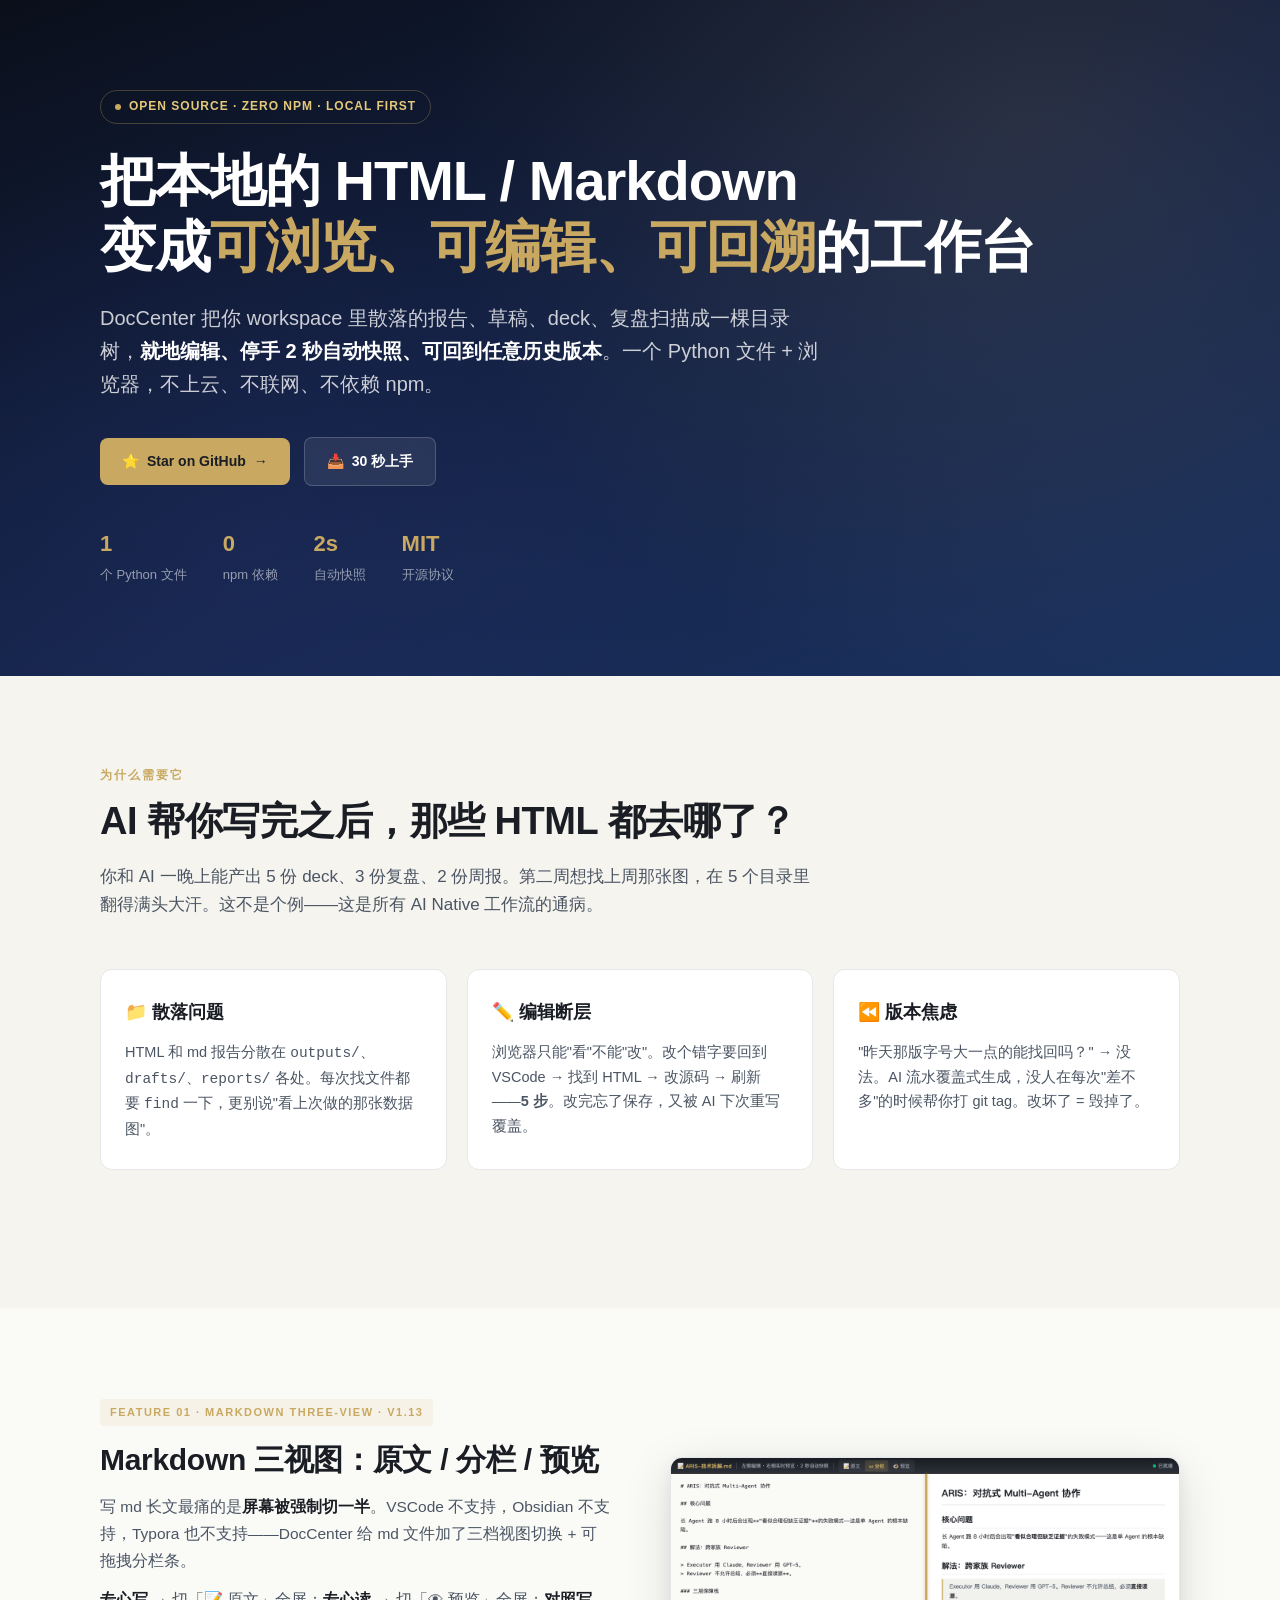
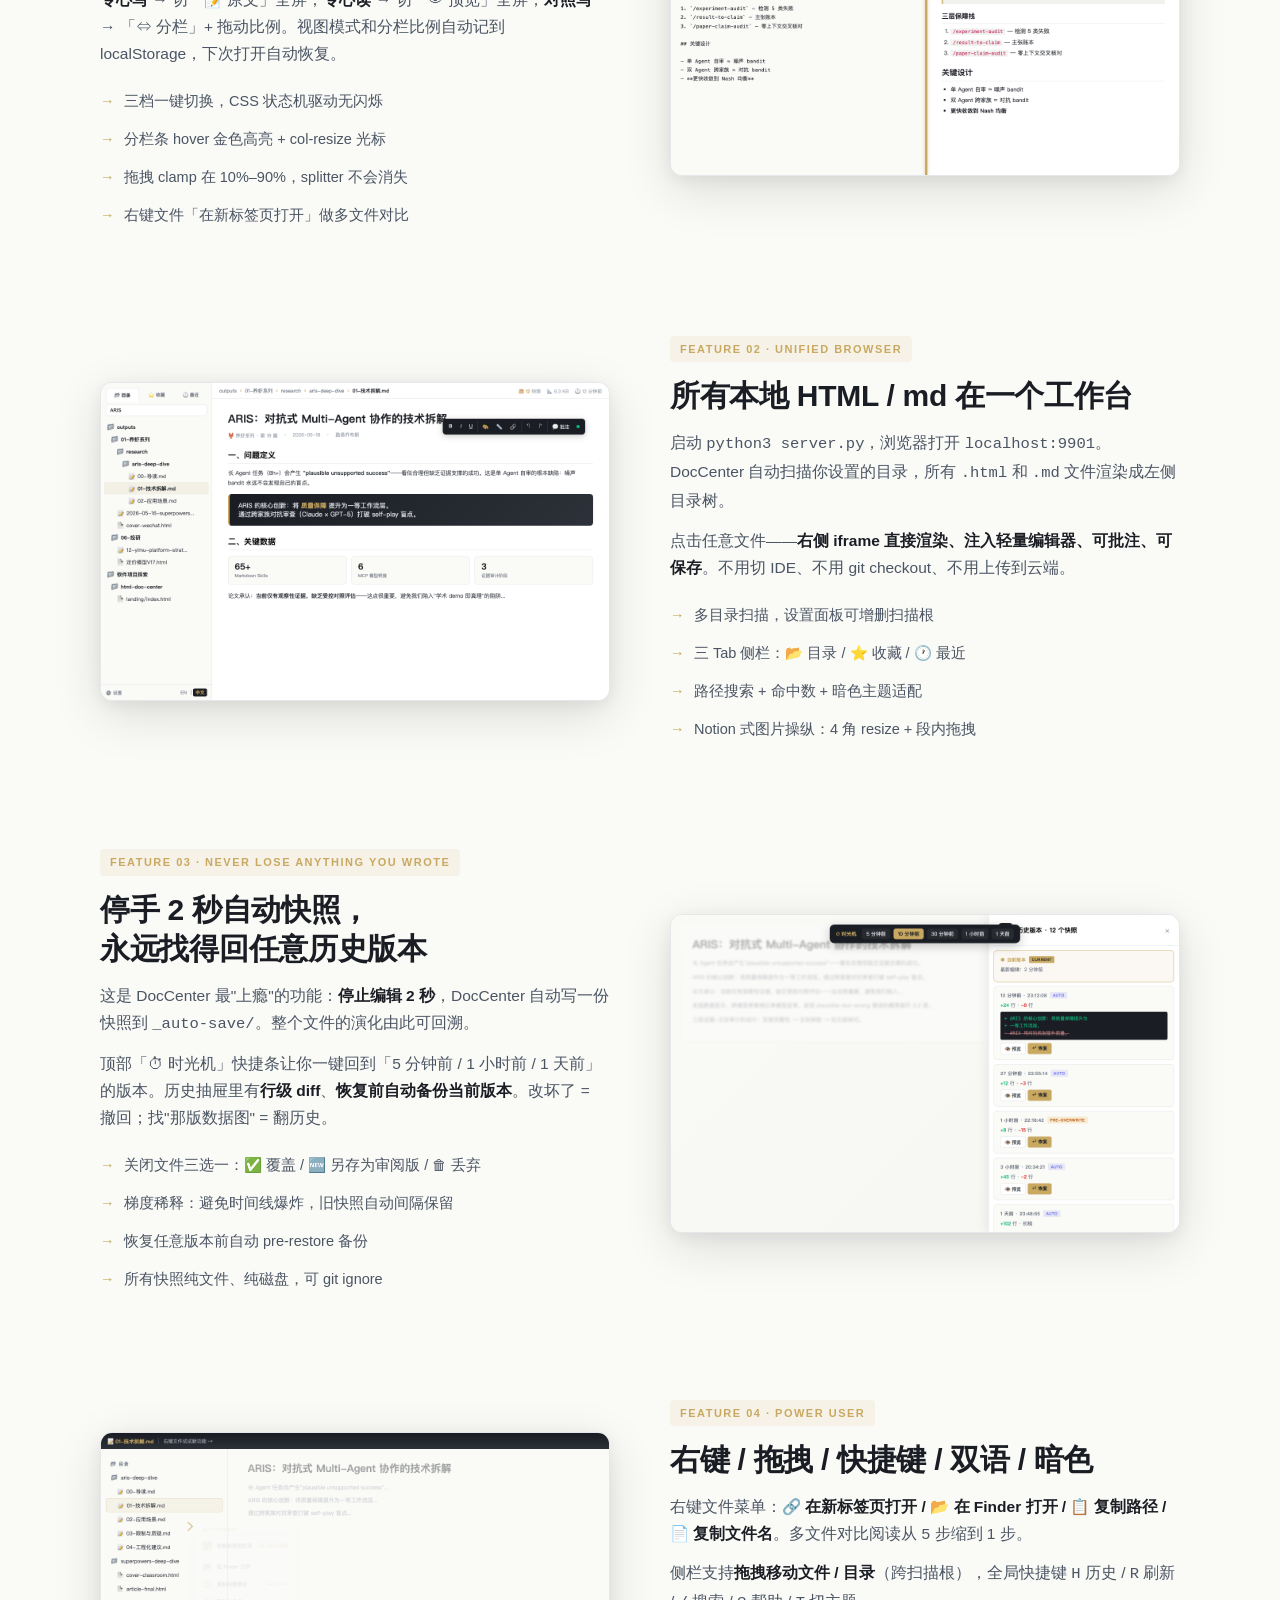
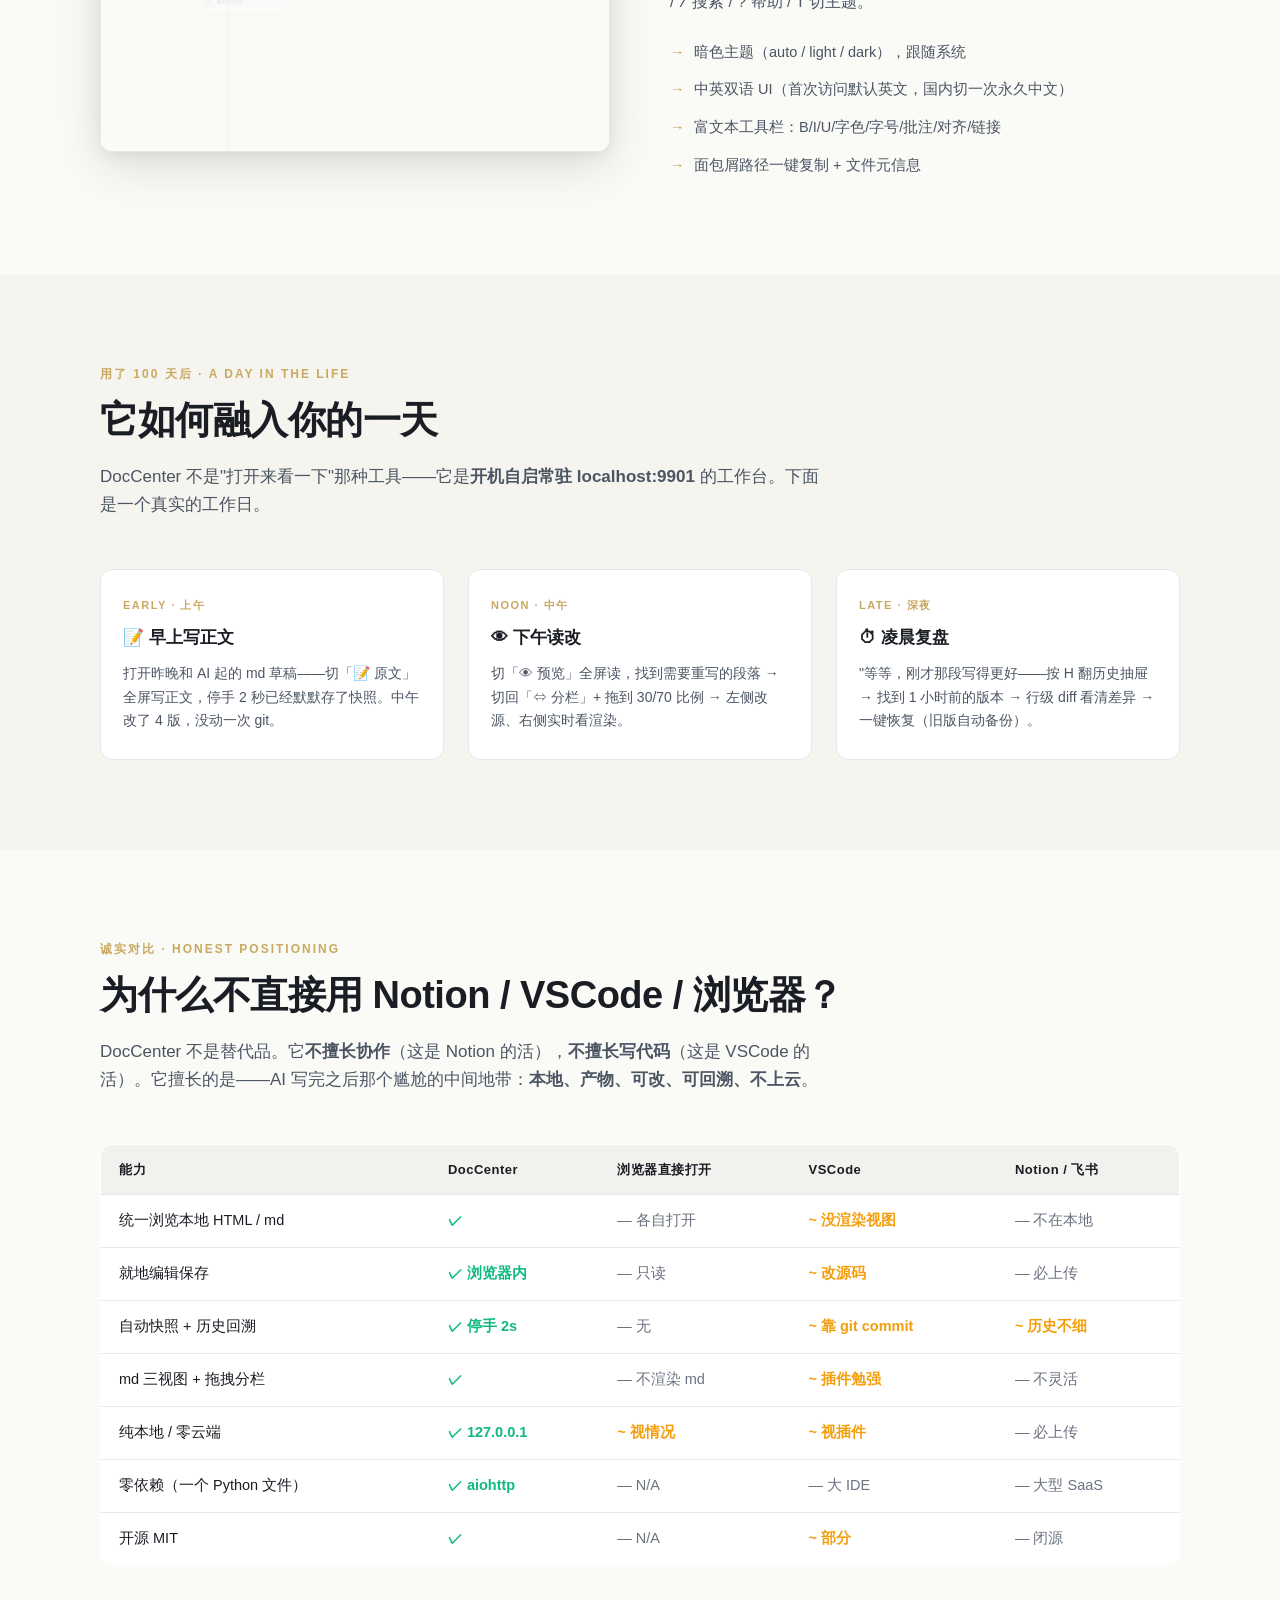
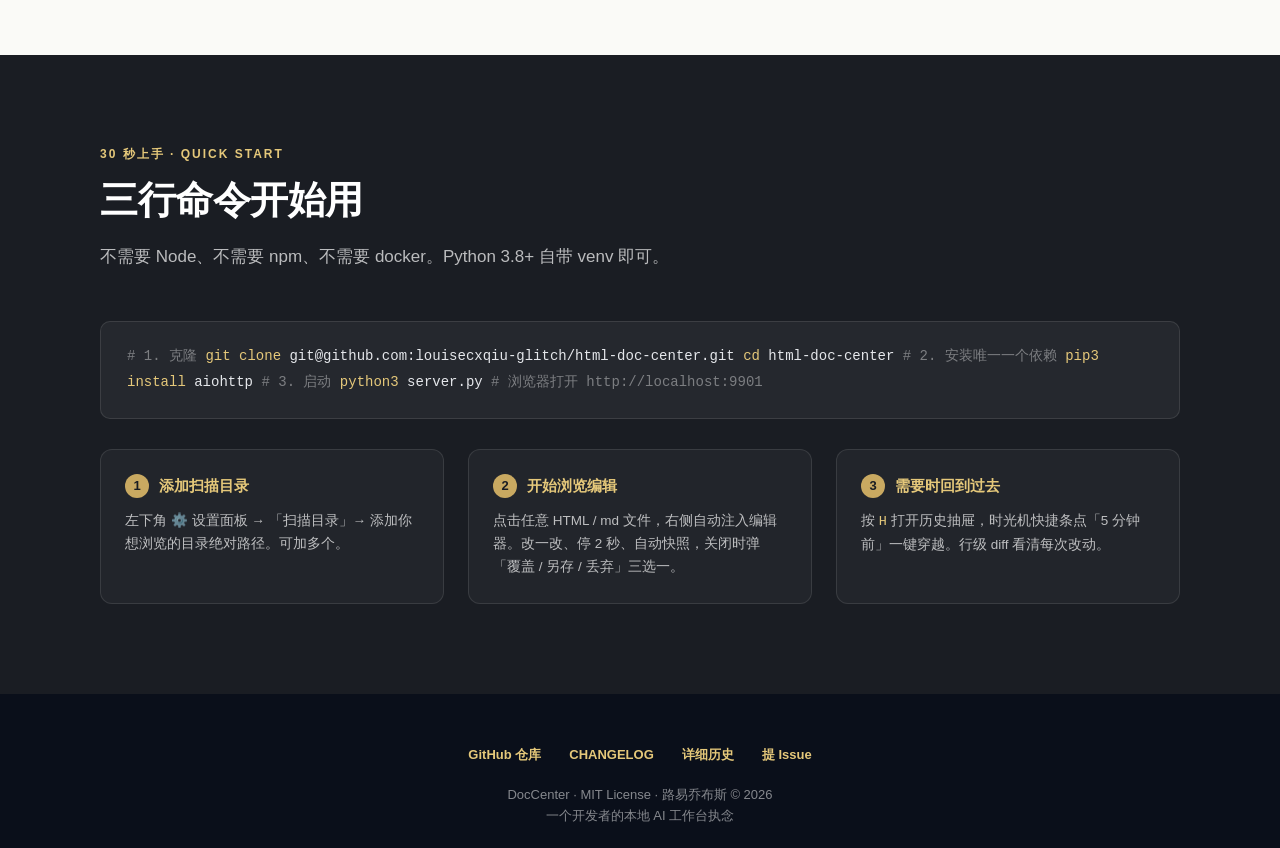
==== docs/landing/index.html @ 0d686d90 "docs(landing): add product landing page with programmatic screenshots - Hero with capability claim (" ====
<!DOCTYPE html>
<html lang="zh-CN">
<head>
<meta charset="UTF-8" />
<meta name="viewport" content="width=device-width, initial-scale=1.0" />
<title>DocCenter — Browse, edit, and time-travel through your local HTML/Markdown</title>
<style>
  :root {
    --ink: #1A1D23;
    --ink-2: #2D3139;
    --gold: #C9A961;
    --gold-soft: #E5C87A;
    --bg: #FAFAF7;
    --bg-muted: #F1F1ED;
    --bg-soft: #F5F4EE;
    --text-1: #1A1D23;
    --text-2: #4B5563;
    --text-3: #6B7280;
    --border: #E5E7EB;
    --green: #10B981;
    --amber: #F59E0B;
    --red: #DC2626;
    --font: -apple-system, BlinkMacSystemFont, "PingFang SC", "Helvetica Neue", sans-serif;
    --mono: "SF Mono", Menlo, Consolas, "Liberation Mono", monospace;
    --maxw: 1080px;
  }
  * { box-sizing: border-box; }
  html, body { margin: 0; padding: 0; font-family: var(--font); color: var(--text-1); background: var(--bg); line-height: 1.65; -webkit-font-smoothing: antialiased; }

  /* ====== Hero ====== */
  .hero {
    background: linear-gradient(160deg, #0a0f1a 0%, #132042 45%, #1a3260 100%);
    color: #fff;
    padding: 90px 24px 90px;
    position: relative;
    overflow: hidden;
  }
  .hero::before{content:'';position:absolute;inset:0;background:radial-gradient(circle at 80% 20%,rgba(201,169,97,.12) 0%,transparent 50%),radial-gradient(circle at 20% 80%,rgba(99,102,241,.06) 0%,transparent 40%);pointer-events:none;}
  .hero-inner {
    max-width: var(--maxw);
    margin: 0 auto;
    position: relative;
    z-index: 1;
  }
  .hero-tag {
    display: inline-flex; align-items: center; gap: 8px;
    font-size: 12px; font-weight: 600; letter-spacing: 1px;
    color: var(--gold-soft);
    border: 1px solid rgba(201,169,97,.3);
    padding: 6px 14px; border-radius: 20px;
    margin-bottom: 24px;
  }
  .hero-tag .dot { width: 6px; height: 6px; border-radius: 50%; background: var(--gold); }
  .hero h1 {
    font-size: 56px; font-weight: 900; line-height: 1.18;
    margin: 0 0 22px;
    letter-spacing: -1px;
  }
  .hero h1 .accent { color: var(--gold); }
  .hero .sub {
    font-size: 20px; font-weight: 400;
    color: rgba(255,255,255,.78);
    max-width: 720px;
    margin: 0 0 36px;
  }
  .hero .sub b { color: #fff; font-weight: 700; }

  .hero-cta {
    display: flex; gap: 14px; flex-wrap: wrap; align-items: center;
  }
  .btn {
    display: inline-flex; align-items: center; gap: 8px;
    padding: 12px 22px;
    font-size: 14px; font-weight: 600;
    border-radius: 8px; cursor: pointer;
    text-decoration: none;
    transition: transform .15s, box-shadow .15s, background .15s;
    border: 0;
    font-family: var(--font);
  }
  .btn-primary { background: var(--gold); color: var(--ink); }
  .btn-primary:hover { transform: translateY(-1px); box-shadow: 0 6px 20px rgba(201,169,97,.4); }
  .btn-ghost { background: rgba(255,255,255,.08); color: #fff; border: 1px solid rgba(255,255,255,.18); }
  .btn-ghost:hover { background: rgba(255,255,255,.15); }
  .btn .arrow { transition: transform .15s; }
  .btn:hover .arrow { transform: translateX(3px); }

  .hero-meta {
    margin-top: 40px;
    display: flex; gap: 36px; flex-wrap: wrap;
    color: rgba(255,255,255,.55);
    font-size: 13px;
  }
  .hero-meta b { color: var(--gold); font-size: 22px; font-weight: 900; display: block; margin-bottom: 2px; }

  /* ====== Section base ====== */
  section { padding: 90px 24px; }
  .section-inner { max-width: var(--maxw); margin: 0 auto; }
  .section-eyebrow {
    font-size: 12px; font-weight: 700; letter-spacing: 2px;
    color: var(--gold);
    text-transform: uppercase;
    margin-bottom: 12px;
  }
  .section-title {
    font-size: 38px; font-weight: 900; line-height: 1.25;
    margin: 0 0 18px;
    color: var(--ink);
    letter-spacing: -.5px;
  }
  .section-lead {
    font-size: 17px; color: var(--text-2);
    max-width: 720px;
    margin: 0 0 50px;
  }

  /* ====== Pain section ====== */
  .pain { background: var(--bg-soft); }
  .pain-grid {
    display: grid;
    grid-template-columns: repeat(3, 1fr);
    gap: 20px;
    margin-bottom: 48px;
  }
  @media (max-width: 800px) { .pain-grid { grid-template-columns: 1fr; } }
  .pain-card {
    background: #fff;
    border: 1px solid var(--border);
    border-radius: 12px;
    padding: 28px 24px;
  }
  .pain-card h3 {
    font-size: 18px; font-weight: 700;
    margin: 0 0 12px;
    color: var(--ink);
  }
  .pain-card p {
    font-size: 14.5px; color: var(--text-2);
    margin: 0;
    line-height: 1.7;
  }

  /* ====== Feature section ====== */
  .feature {
    display: grid;
    grid-template-columns: 1fr 1fr;
    gap: 60px;
    align-items: center;
    margin-bottom: 100px;
  }
  .feature:last-child { margin-bottom: 0; }
  .feature.reverse { direction: rtl; }
  .feature.reverse > * { direction: ltr; }
  @media (max-width: 800px) {
    .feature, .feature.reverse { grid-template-columns: 1fr; gap: 30px; direction: ltr; }
  }

  .feature-text .badge {
    display: inline-block;
    font-size: 11px; font-weight: 700; letter-spacing: 1.5px;
    color: var(--gold); text-transform: uppercase;
    background: rgba(201,169,97,.1);
    padding: 4px 10px; border-radius: 4px;
    margin-bottom: 14px;
  }
  .feature-text h2 {
    font-size: 30px; font-weight: 900; line-height: 1.3;
    margin: 0 0 14px; color: var(--ink);
    letter-spacing: -.3px;
  }
  .feature-text p {
    font-size: 15.5px; color: var(--text-2);
    margin: 0 0 12px;
    line-height: 1.75;
  }
  .feature-text p strong { color: var(--ink); font-weight: 700; }
  .feature-text .bullets {
    margin: 16px 0 0; padding: 0; list-style: none;
  }
  .feature-text .bullets li {
    padding: 7px 0 7px 24px;
    position: relative;
    font-size: 14.5px; color: var(--text-2);
  }
  .feature-text .bullets li::before {
    content: '→'; position: absolute;
    left: 0; top: 7px;
    color: var(--gold); font-weight: 700;
  }

  /* 截图 */
  .screen {
    border-radius: 12px;
    overflow: hidden;
    box-shadow: 0 14px 50px rgba(0,0,0,.12), 0 4px 16px rgba(0,0,0,.06);
    background: #fff;
    border: 1px solid var(--border);
    transition: transform .25s;
  }
  .screen:hover { transform: translateY(-3px); }
  .screen img { display: block; width: 100%; height: auto; }

  /* ====== Day-in-the-life timeline ====== */
  .timeline { background: var(--bg-soft); }
  .timeline-grid {
    display: grid;
    grid-template-columns: repeat(3, 1fr);
    gap: 24px;
  }
  @media (max-width: 800px) { .timeline-grid { grid-template-columns: 1fr; } }
  .tl-card {
    background: #fff;
    border: 1px solid var(--border);
    border-radius: 12px;
    padding: 26px 22px;
    position: relative;
  }
  .tl-card .tl-time {
    font-size: 11px; font-weight: 800; letter-spacing: 1.5px;
    color: var(--gold); text-transform: uppercase;
    margin-bottom: 10px;
  }
  .tl-card h4 {
    font-size: 17px; font-weight: 700;
    margin: 0 0 10px;
    color: var(--ink);
  }
  .tl-card p {
    font-size: 14px; color: var(--text-2);
    margin: 0; line-height: 1.7;
  }

  /* ====== Compare table ====== */
  .compare-table {
    width: 100%;
    border-collapse: collapse;
    background: #fff;
    border: 1px solid var(--border);
    border-radius: 12px;
    overflow: hidden;
    margin-top: 30px;
    font-size: 14.5px;
  }
  .compare-table th, .compare-table td {
    padding: 14px 18px;
    text-align: left;
    border-bottom: 1px solid var(--border);
  }
  .compare-table th {
    background: var(--bg-muted);
    color: var(--ink);
    font-weight: 700;
    font-size: 13px;
    letter-spacing: .5px;
  }
  .compare-table tr:last-child td { border-bottom: 0; }
  .compare-table .yes { color: var(--green); font-weight: 700; }
  .compare-table .partial { color: var(--amber); font-weight: 600; }
  .compare-table .no { color: var(--text-3); }

  /* ====== Install ====== */
  .install { background: var(--ink); color: #fff; }
  .install .section-title { color: #fff; }
  .install .section-lead { color: rgba(255,255,255,.7); }
  .install .section-eyebrow { color: var(--gold-soft); }

  .code-block {
    background: rgba(255,255,255,.05);
    border: 1px solid rgba(255,255,255,.1);
    border-radius: 10px;
    padding: 22px 26px;
    font-family: var(--mono);
    font-size: 14px;
    color: #E5E7EB;
    line-height: 1.85;
    overflow-x: auto;
    margin: 16px 0;
  }
  .code-block .cmt { color: rgba(255,255,255,.4); }
  .code-block .cmd { color: var(--gold-soft); }

  .install-steps {
    display: grid;
    grid-template-columns: repeat(3, 1fr);
    gap: 24px;
    margin-top: 30px;
  }
  @media (max-width: 800px) { .install-steps { grid-template-columns: 1fr; } }
  .install-card {
    background: rgba(255,255,255,.04);
    border: 1px solid rgba(255,255,255,.1);
    border-radius: 12px;
    padding: 24px;
  }
  .install-card h4 {
    font-size: 15px; font-weight: 700;
    margin: 0 0 12px; color: var(--gold-soft);
    display: flex; align-items: center; gap: 10px;
  }
  .install-card h4 .step-num {
    width: 24px; height: 24px;
    background: var(--gold); color: var(--ink);
    border-radius: 50%;
    display: inline-flex; align-items: center; justify-content: center;
    font-size: 13px; font-weight: 900;
  }
  .install-card p { color: rgba(255,255,255,.7); font-size: 13.5px; margin: 0; line-height: 1.7; }

  /* ====== Footer ====== */
  .footer {
    background: #0a0f1a;
    color: rgba(255,255,255,.5);
    padding: 50px 24px 30px;
    text-align: center;
    font-size: 13px;
  }
  .footer a { color: var(--gold-soft); text-decoration: none; }
  .footer a:hover { text-decoration: underline; }
  .footer-links {
    margin-bottom: 18px;
    display: flex; justify-content: center; gap: 28px; flex-wrap: wrap;
  }
  .footer-links a { font-weight: 600; }
</style>
</head>
<body>

<!-- ============== HERO ============== -->
<section class="hero">
  <div class="hero-inner">
    <div class="hero-tag"><span class="dot"></span>OPEN SOURCE · ZERO NPM · LOCAL FIRST</div>
    <h1>把本地的 HTML / Markdown<br>变成<span class="accent">可浏览、可编辑、可回溯</span>的工作台</h1>
    <p class="sub">
      DocCenter 把你 workspace 里散落的报告、草稿、deck、复盘扫描成一棵目录树，<b>就地编辑、停手 2 秒自动快照、可回到任意历史版本</b>。一个 Python 文件 + 浏览器，不上云、不联网、不依赖 npm。
    </p>
    <div class="hero-cta">
      <a class="btn btn-primary" href="https://github.com/louisecxqiu-glitch/html-doc-center" target="_blank">
        <span>⭐</span> Star on GitHub <span class="arrow">→</span>
      </a>
      <a class="btn btn-ghost" href="#install">
        <span>📥</span> 30 秒上手
      </a>
    </div>
    <div class="hero-meta">
      <div><b>1</b>个 Python 文件</div>
      <div><b>0</b>npm 依赖</div>
      <div><b>2s</b>自动快照</div>
      <div><b>MIT</b>开源协议</div>
    </div>
  </div>
</section>

<!-- ============== PAIN ============== -->
<section class="pain">
  <div class="section-inner">
    <div class="section-eyebrow">为什么需要它</div>
    <h2 class="section-title">AI 帮你写完之后，那些 HTML 都去哪了？</h2>
    <p class="section-lead">
      你和 AI 一晚上能产出 5 份 deck、3 份复盘、2 份周报。第二周想找上周那张图，在 5 个目录里翻得满头大汗。这不是个例——这是所有 AI Native 工作流的通病。
    </p>

    <div class="pain-grid">
      <div class="pain-card">
        <h3>📁 散落问题</h3>
        <p>HTML 和 md 报告分散在 <code>outputs/</code>、<code>drafts/</code>、<code>reports/</code> 各处。每次找文件都要 <code>find</code> 一下，更别说"看上次做的那张数据图"。</p>
      </div>
      <div class="pain-card">
        <h3>✏️ 编辑断层</h3>
        <p>浏览器只能"看"不能"改"。改个错字要回到 VSCode → 找到 HTML → 改源码 → 刷新——<strong>5 步</strong>。改完忘了保存，又被 AI 下次重写覆盖。</p>
      </div>
      <div class="pain-card">
        <h3>⏪ 版本焦虑</h3>
        <p>"昨天那版字号大一点的能找回吗？" → 没法。AI 流水覆盖式生成，没人在每次"差不多"的时候帮你打 git tag。改坏了 = 毁掉了。</p>
      </div>
    </div>
  </div>
</section>

<!-- ============== FEATURE 1: md 三视图（升为主打） ============== -->
<section>
  <div class="section-inner">
    <div class="feature">
      <div class="feature-text">
        <span class="badge">FEATURE 01 · MARKDOWN THREE-VIEW · v1.13</span>
        <h2>Markdown 三视图：原文 / 分栏 / 预览</h2>
        <p>写 md 长文最痛的是<strong>屏幕被强制切一半</strong>。VSCode 不支持，Obsidian 不支持，Typora 也不支持——DocCenter 给 md 文件加了三档视图切换 + 可拖拽分栏条。</p>
        <p><strong>专心写</strong> → 切「📝 原文」全屏；<strong>专心读</strong> → 切「👁 预览」全屏；<strong>对照写</strong> → 「⇔ 分栏」+ 拖动比例。视图模式和分栏比例自动记到 localStorage，下次打开自动恢复。</p>
        <ul class="bullets">
          <li>三档一键切换，CSS 状态机驱动无闪烁</li>
          <li>分栏条 hover 金色高亮 + col-resize 光标</li>
          <li>拖拽 clamp 在 10%–90%，splitter 不会消失</li>
          <li>右键文件「在新标签页打开」做多文件对比</li>
        </ul>
      </div>
      <div class="screen">
        <img src="images/screen-01-md-three-view.png" alt="DocCenter Markdown 三视图：左侧原文 + 金色拖拽条 + 右侧预览" />
      </div>
    </div>

    <!-- ============== FEATURE 2: 主界面 ============== -->
    <div class="feature reverse">
      <div class="feature-text">
        <span class="badge">FEATURE 02 · UNIFIED BROWSER</span>
        <h2>所有本地 HTML / md 在一个工作台</h2>
        <p>启动 <code>python3 server.py</code>，浏览器打开 <code>localhost:9901</code>。DocCenter 自动扫描你设置的目录，所有 <code>.html</code> 和 <code>.md</code> 文件渲染成左侧目录树。</p>
        <p>点击任意文件——<strong>右侧 iframe 直接渲染、注入轻量编辑器、可批注、可保存</strong>。不用切 IDE、不用 git checkout、不用上传到云端。</p>
        <ul class="bullets">
          <li>多目录扫描，设置面板可增删扫描根</li>
          <li>三 Tab 侧栏：📂 目录 / ⭐ 收藏 / 🕐 最近</li>
          <li>路径搜索 + 命中数 + 暗色主题适配</li>
          <li>Notion 式图片操纵：4 角 resize + 段内拖拽</li>
        </ul>
      </div>
      <div class="screen">
        <img src="images/screen-02-main.png" alt="DocCenter 主界面：左侧目录树 + 右侧 HTML 编辑区" />
      </div>
    </div>

    <!-- ============== FEATURE 3: 时光机 ============== -->
    <div class="feature">
      <div class="feature-text">
        <span class="badge">FEATURE 03 · NEVER LOSE ANYTHING YOU WROTE</span>
        <h2>停手 2 秒自动快照，<br>永远找得回任意历史版本</h2>
        <p>这是 DocCenter 最"上瘾"的功能：<strong>停止编辑 2 秒</strong>，DocCenter 自动写一份快照到 <code>_auto-save/</code>。整个文件的演化由此可回溯。</p>
        <p>顶部「⏱ 时光机」快捷条让你一键回到「5 分钟前 / 1 小时前 / 1 天前」的版本。历史抽屉里有<strong>行级 diff</strong>、<strong>恢复前自动备份当前版本</strong>。改坏了 = 撤回；找"那版数据图" = 翻历史。</p>
        <ul class="bullets">
          <li>关闭文件三选一：✅ 覆盖 / 🆕 另存为审阅版 / 🗑 丢弃</li>
          <li>梯度稀释：避免时间线爆炸，旧快照自动间隔保留</li>
          <li>恢复任意版本前自动 pre-restore 备份</li>
          <li>所有快照纯文件、纯磁盘，可 git ignore</li>
        </ul>
      </div>
      <div class="screen">
        <img src="images/screen-03-time-machine.png" alt="DocCenter 时光机：历史抽屉 + 时光机快捷条 + 行级 diff" />
      </div>
    </div>

    <!-- ============== FEATURE 4: 重度用户 ============== -->
    <div class="feature reverse">
      <div class="feature-text">
        <span class="badge">FEATURE 04 · POWER USER</span>
        <h2>右键 / 拖拽 / 快捷键 / 双语 / 暗色</h2>
        <p>右键文件菜单：<strong>🔗 在新标签页打开 / 📂 在 Finder 打开 / 📋 复制路径 / 📄 复制文件名</strong>。多文件对比阅读从 5 步缩到 1 步。</p>
        <p>侧栏支持<strong>拖拽移动文件 / 目录</strong>（跨扫描根），全局快捷键 <code>H</code> 历史 / <code>R</code> 刷新 / <code>/</code> 搜索 / <code>?</code> 帮助 / <code>T</code> 切主题。</p>
        <ul class="bullets">
          <li>暗色主题（auto / light / dark），跟随系统</li>
          <li>中英双语 UI（首次访问默认英文，国内切一次永久中文）</li>
          <li>富文本工具栏：B/I/U/字色/字号/批注/对齐/链接</li>
          <li>面包屑路径一键复制 + 文件元信息</li>
        </ul>
      </div>
      <div class="screen">
        <img src="images/screen-04-context-menu.png" alt="DocCenter 右键菜单：在新标签页打开 + Finder + 复制路径 + 复制文件名" />
      </div>
    </div>
  </div>
</section>

<!-- ============== DAY-IN-THE-LIFE ============== -->
<section class="timeline">
  <div class="section-inner">
    <div class="section-eyebrow">用了 100 天后 · A DAY IN THE LIFE</div>
    <h2 class="section-title">它如何融入你的一天</h2>
    <p class="section-lead">DocCenter 不是"打开来看一下"那种工具——它是<strong>开机自启常驻 localhost:9901</strong> 的工作台。下面是一个真实的工作日。</p>

    <div class="timeline-grid">
      <div class="tl-card">
        <div class="tl-time">EARLY · 上午</div>
        <h4>📝 早上写正文</h4>
        <p>打开昨晚和 AI 起的 md 草稿——切「📝 原文」全屏写正文，停手 2 秒已经默默存了快照。中午改了 4 版，没动一次 git。</p>
      </div>
      <div class="tl-card">
        <div class="tl-time">NOON · 中午</div>
        <h4>👁 下午读改</h4>
        <p>切「👁 预览」全屏读，找到需要重写的段落 → 切回「⇔ 分栏」+ 拖到 30/70 比例 → 左侧改源、右侧实时看渲染。</p>
      </div>
      <div class="tl-card">
        <div class="tl-time">LATE · 深夜</div>
        <h4>⏱ 凌晨复盘</h4>
        <p>"等等，刚才那段写得更好——按 H 翻历史抽屉 → 找到 1 小时前的版本 → 行级 diff 看清差异 → 一键恢复（旧版自动备份）。</p>
      </div>
    </div>
  </div>
</section>

<!-- ============== COMPARE TABLE ============== -->
<section>
  <div class="section-inner">
    <div class="section-eyebrow">诚实对比 · HONEST POSITIONING</div>
    <h2 class="section-title">为什么不直接用 Notion / VSCode / 浏览器？</h2>
    <p class="section-lead">DocCenter 不是替代品。它<strong>不擅长协作</strong>（这是 Notion 的活），<strong>不擅长写代码</strong>（这是 VSCode 的活）。它擅长的是——AI 写完之后那个尴尬的中间地带：<strong>本地、产物、可改、可回溯、不上云</strong>。</p>

    <table class="compare-table">
      <thead>
        <tr>
          <th>能力</th>
          <th>DocCenter</th>
          <th>浏览器直接打开</th>
          <th>VSCode</th>
          <th>Notion / 飞书</th>
        </tr>
      </thead>
      <tbody>
        <tr>
          <td>统一浏览本地 HTML / md</td>
          <td><span class="yes">✓</span></td>
          <td class="no">— 各自打开</td>
          <td class="partial">~ 没渲染视图</td>
          <td class="no">— 不在本地</td>
        </tr>
        <tr>
          <td>就地编辑保存</td>
          <td><span class="yes">✓ 浏览器内</span></td>
          <td class="no">— 只读</td>
          <td class="partial">~ 改源码</td>
          <td class="no">— 必上传</td>
        </tr>
        <tr>
          <td>自动快照 + 历史回溯</td>
          <td><span class="yes">✓ 停手 2s</span></td>
          <td class="no">— 无</td>
          <td class="partial">~ 靠 git commit</td>
          <td class="partial">~ 历史不细</td>
        </tr>
        <tr>
          <td>md 三视图 + 拖拽分栏</td>
          <td><span class="yes">✓</span></td>
          <td class="no">— 不渲染 md</td>
          <td class="partial">~ 插件勉强</td>
          <td class="no">— 不灵活</td>
        </tr>
        <tr>
          <td>纯本地 / 零云端</td>
          <td><span class="yes">✓ 127.0.0.1</span></td>
          <td class="partial">~ 视情况</td>
          <td class="partial">~ 视插件</td>
          <td class="no">— 必上传</td>
        </tr>
        <tr>
          <td>零依赖（一个 Python 文件）</td>
          <td><span class="yes">✓ aiohttp</span></td>
          <td class="no">— N/A</td>
          <td class="no">— 大 IDE</td>
          <td class="no">— 大型 SaaS</td>
        </tr>
        <tr>
          <td>开源 MIT</td>
          <td><span class="yes">✓</span></td>
          <td class="no">— N/A</td>
          <td class="partial">~ 部分</td>
          <td class="no">— 闭源</td>
        </tr>
      </tbody>
    </table>
  </div>
</section>

<!-- ============== INSTALL ============== -->
<section class="install" id="install">
  <div class="section-inner">
    <div class="section-eyebrow">30 秒上手 · QUICK START</div>
    <h2 class="section-title">三行命令开始用</h2>
    <p class="section-lead">不需要 Node、不需要 npm、不需要 docker。Python 3.8+ 自带 venv 即可。</p>

    <div class="code-block">
<span class="cmt"># 1. 克隆</span>
<span class="cmd">git clone</span> git@github.com:louisecxqiu-glitch/html-doc-center.git
<span class="cmd">cd</span> html-doc-center

<span class="cmt"># 2. 安装唯一一个依赖</span>
<span class="cmd">pip3 install</span> aiohttp

<span class="cmt"># 3. 启动</span>
<span class="cmd">python3</span> server.py
<span class="cmt"># 浏览器打开 http://localhost:9901</span>
    </div>

    <div class="install-steps">
      <div class="install-card">
        <h4><span class="step-num">1</span>添加扫描目录</h4>
        <p>左下角 ⚙️ 设置面板 → 「扫描目录」→ 添加你想浏览的目录绝对路径。可加多个。</p>
      </div>
      <div class="install-card">
        <h4><span class="step-num">2</span>开始浏览编辑</h4>
        <p>点击任意 HTML / md 文件，右侧自动注入编辑器。改一改、停 2 秒、自动快照，关闭时弹「覆盖 / 另存 / 丢弃」三选一。</p>
      </div>
      <div class="install-card">
        <h4><span class="step-num">3</span>需要时回到过去</h4>
        <p>按 <code style="color:var(--gold-soft)">H</code> 打开历史抽屉，时光机快捷条点「5 分钟前」一键穿越。行级 diff 看清每次改动。</p>
      </div>
    </div>
  </div>
</section>

<!-- ============== FOOTER ============== -->
<div class="footer">
  <div class="footer-links">
    <a href="https://github.com/louisecxqiu-glitch/html-doc-center" target="_blank">GitHub 仓库</a>
    <a href="https://github.com/louisecxqiu-glitch/html-doc-center/blob/main/CHANGELOG.md" target="_blank">CHANGELOG</a>
    <a href="https://github.com/louisecxqiu-glitch/html-doc-center/blob/main/docs/CHANGELOG-detailed.md" target="_blank">详细历史</a>
    <a href="https://github.com/louisecxqiu-glitch/html-doc-center/issues" target="_blank">提 Issue</a>
  </div>
  <div>
    DocCenter · MIT License · 路易乔布斯 © 2026<br>
    一个开发者的本地 AI 工作台执念
  </div>
</div>

</body>
</html>
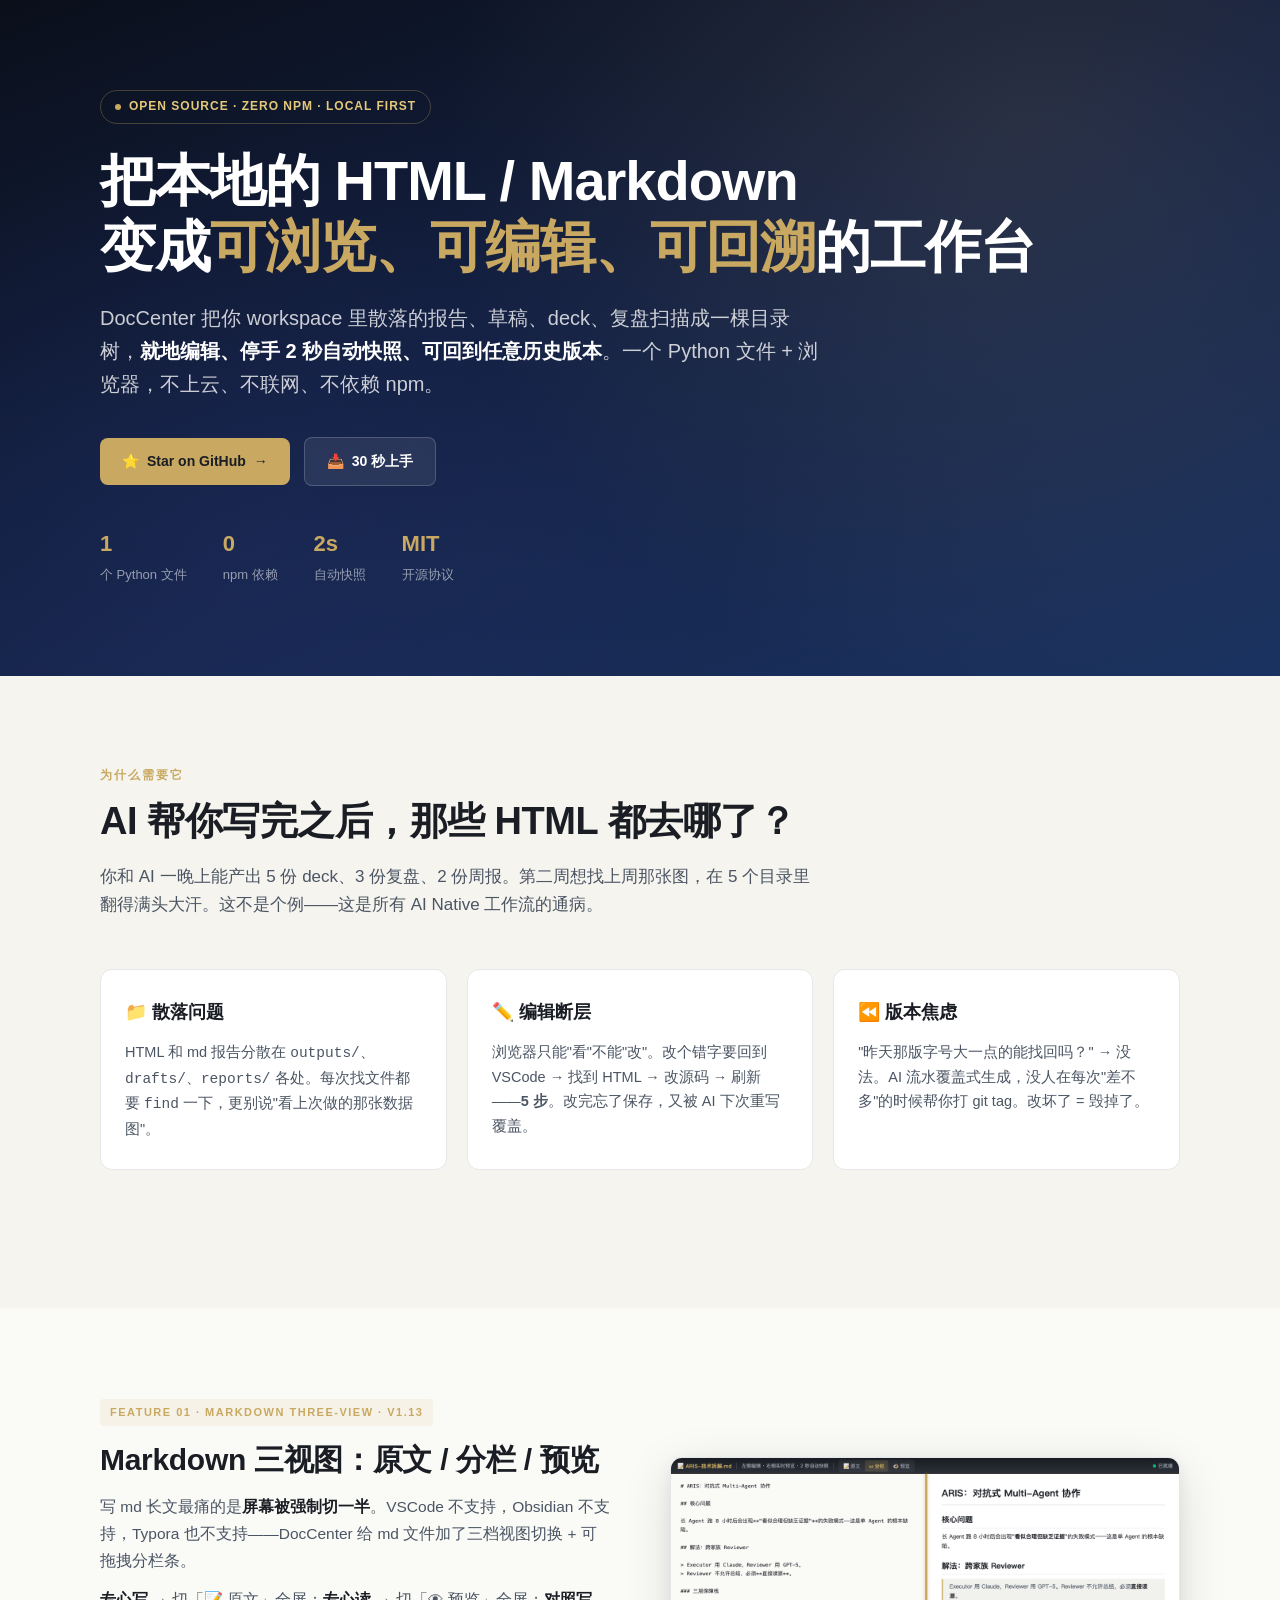
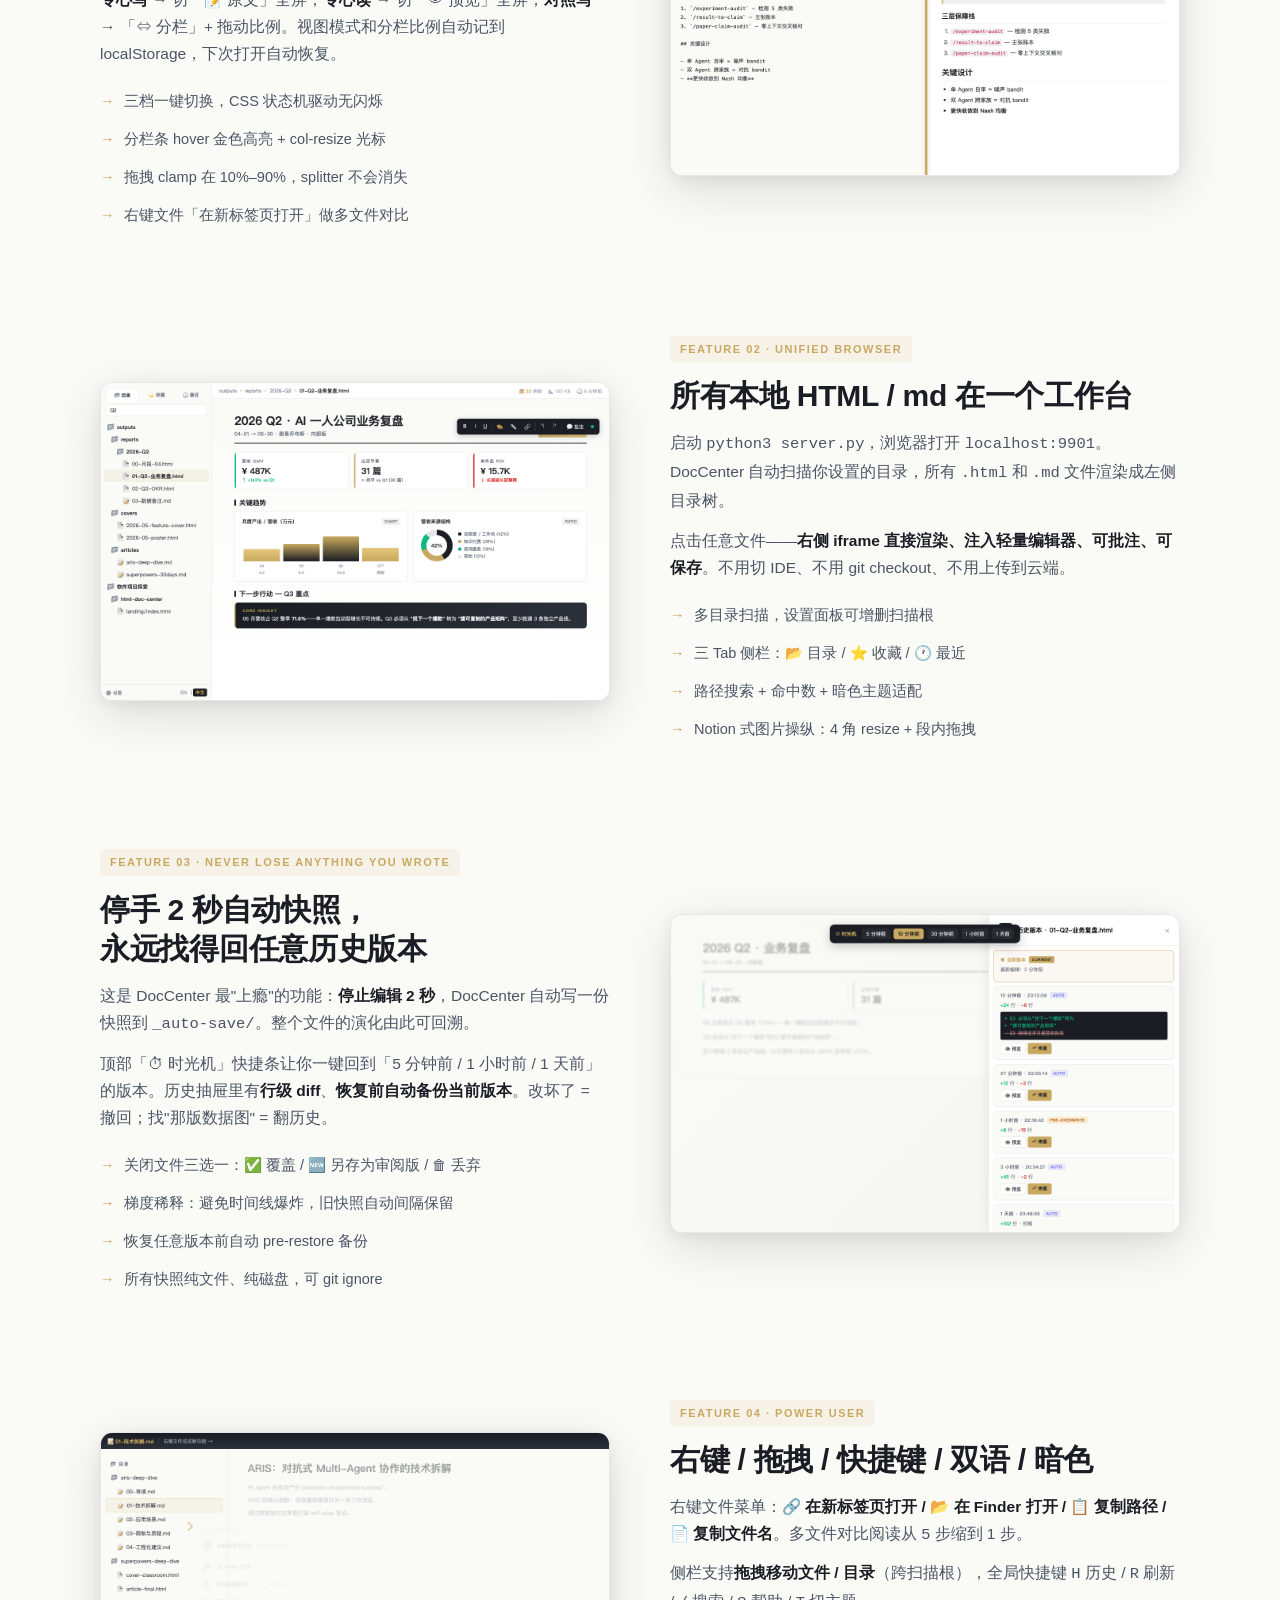
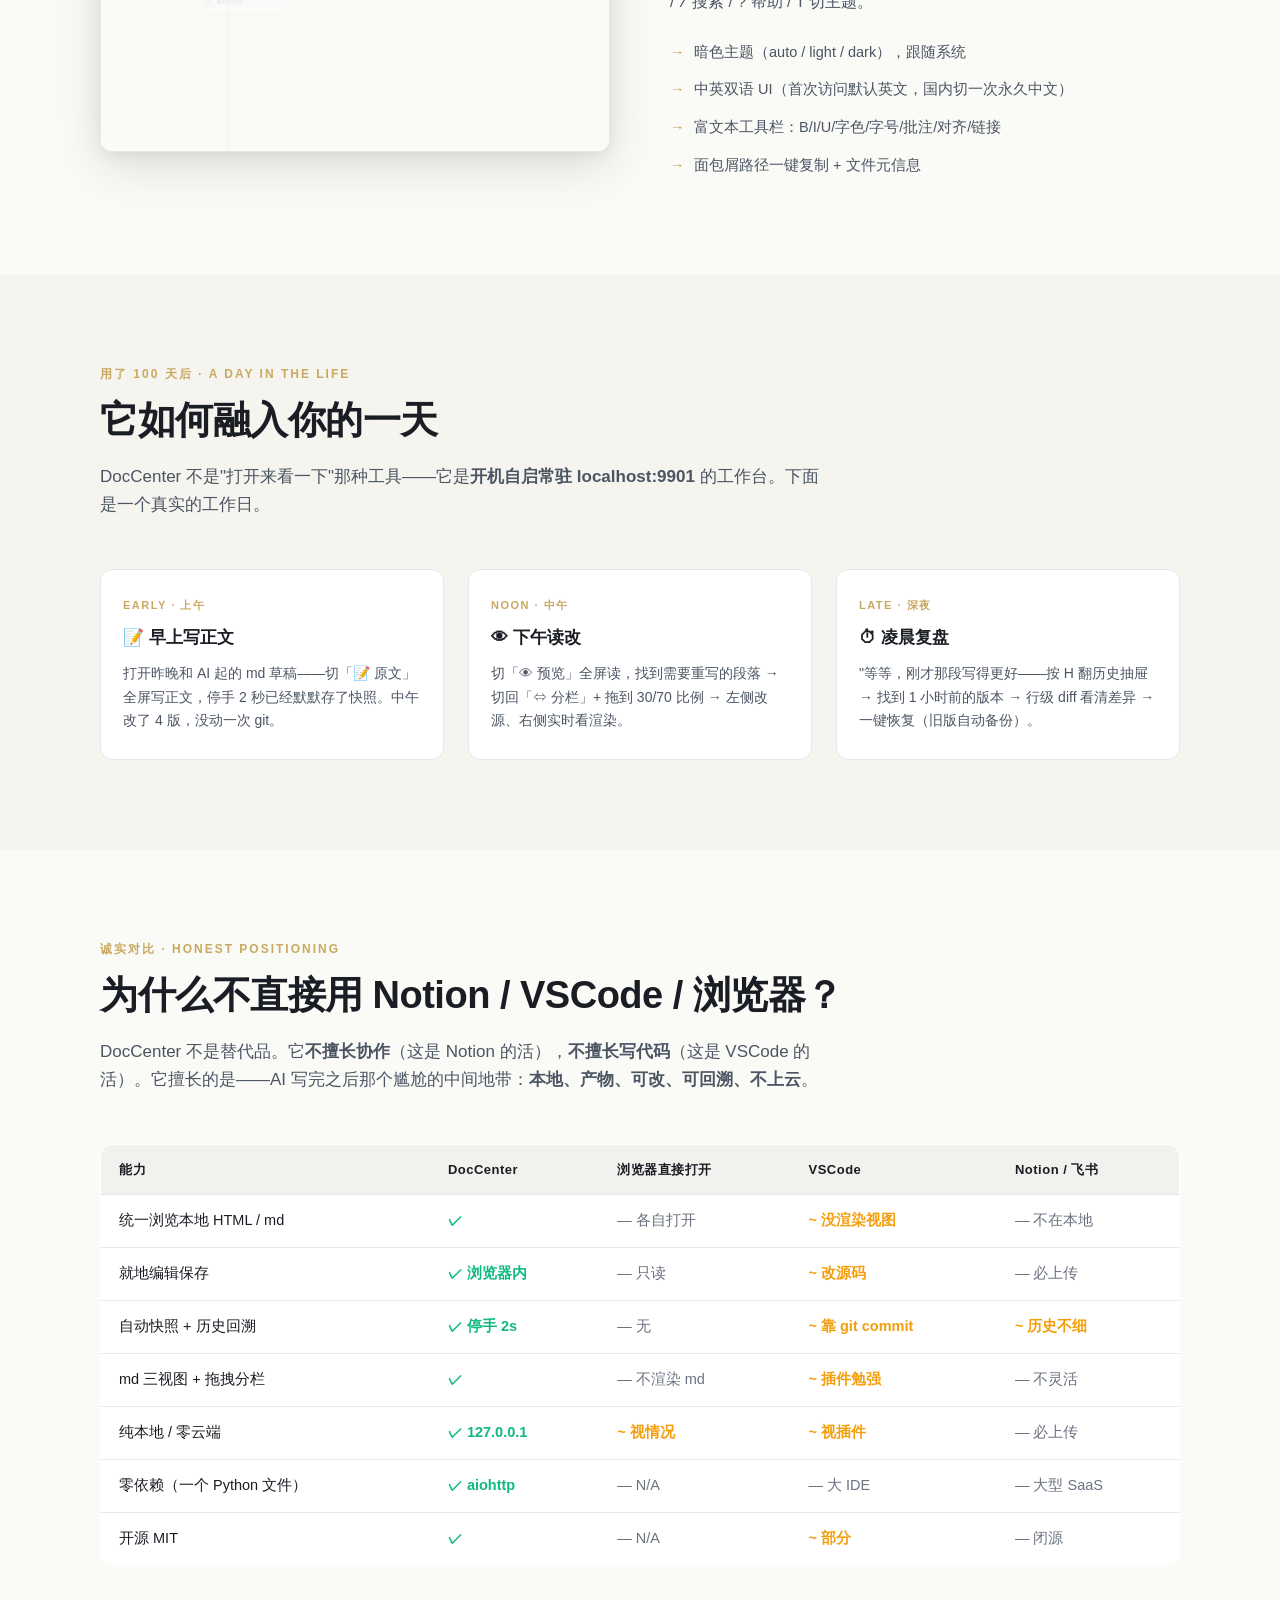
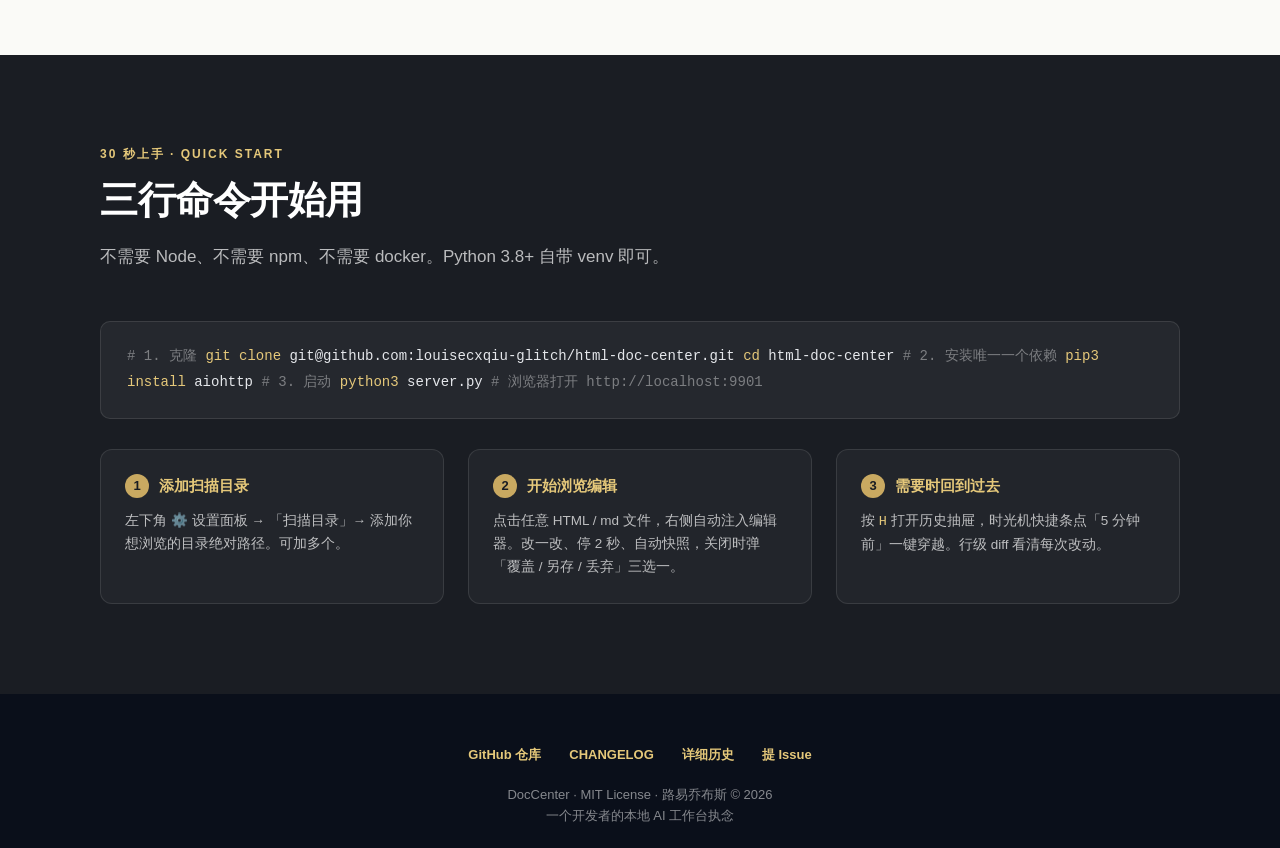
==== commit 543d46a3: "fix(screenshots): screen-02 now shows actual HTML rendering (was MD) - Screen 02 main UI: replaced m" ====
--- a/docs/landing/index.html
+++ b/docs/landing/index.html
@@ -412,7 +412,7 @@
         </ul>
       </div>
       <div class="screen">
-        <img src="images/screen-02-main.png" alt="DocCenter 主界面：左侧目录树 + 右侧 HTML 编辑区" />
+        <img src="images/screen-02-main.png" alt="DocCenter 主界面：左侧目录树 + 右侧 HTML 业务报告渲染（含图表/数字卡/洞察盒）" />
       </div>
     </div>
 
